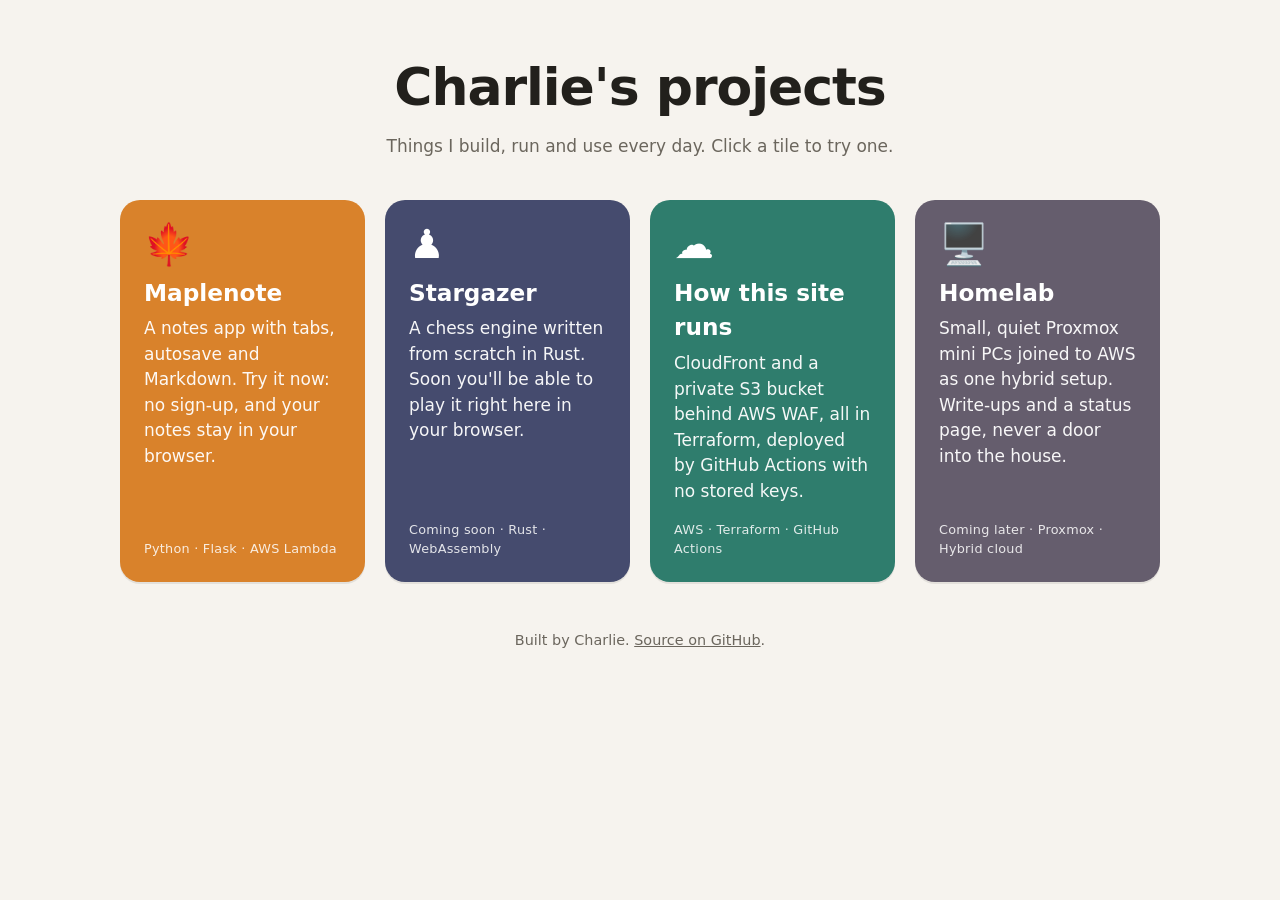
==== site/index.html @ f8e6e900 "Landing page with four tiles, checks and an OIDC deploy workflow Co-Authored-By: Claude Opus 5.5 (1M" ====
<!doctype html>
<html lang="en">
<head>
  <meta charset="utf-8">
  <meta name="viewport" content="width=device-width, initial-scale=1">
  <title>Charlie's projects</title>
  <meta name="description" content="Things Charlie builds and uses every day. Click a tile to try one.">
  <link rel="icon" href="favicon.svg" type="image/svg+xml">
  <link rel="stylesheet" href="style.css">
</head>
<body>
  <header>
    <h1>Charlie's projects</h1>
    <p class="lede">Things I build, run and use every day. Click a tile to try one.</p>
  </header>

  <main class="tiles">
    <a class="tile tile-maplenote" href="MAPLENOTE_URL" rel="noopener">
      <span class="icon" aria-hidden="true">🍁</span>
      <h2>Maplenote</h2>
      <p>A notes app with tabs, autosave and Markdown. Try it now: no sign-up, and your notes stay in your browser.</p>
      <span class="tag">Python · Flask · AWS Lambda</span>
    </a>

    <div class="tile tile-stargazer soon">
      <span class="icon" aria-hidden="true">♟️</span>
      <h2>Stargazer</h2>
      <p>A chess engine written from scratch in Rust. Soon you'll be able to play it right here in your browser.</p>
      <span class="tag">Coming soon · Rust · WebAssembly</span>
    </div>

    <a class="tile tile-site" href="https://github.com/CharlieWA01/portfolio" rel="noopener">
      <span class="icon" aria-hidden="true">☁️</span>
      <h2>How this site runs</h2>
      <p>CloudFront and a private S3 bucket behind AWS WAF, all in Terraform, deployed by GitHub Actions with no stored keys.</p>
      <span class="tag">AWS · Terraform · GitHub Actions</span>
    </a>

    <div class="tile tile-homelab soon">
      <span class="icon" aria-hidden="true">🖥️</span>
      <h2>Homelab</h2>
      <p>Small, quiet Proxmox mini PCs joined to AWS as one hybrid setup. Write-ups and a status page, never a door into the house.</p>
      <span class="tag">Coming later · Proxmox · Hybrid cloud</span>
    </div>
  </main>

  <footer>
    <p>Built by Charlie. <a href="https://github.com/CharlieWA01/portfolio" rel="noopener">Source on GitHub</a>.</p>
  </footer>
</body>
</html>
---- site/style.css ----
/* Charlie's projects: one page of big, friendly tiles. No build step, no
   scripts. Colours are defined once here; dark mode follows the visitor's
   system setting. */
:root {
  --bg: #f6f3ee;
  --text: #22201c;
  --muted: #6b665d;
  --card-text: #ffffff;
  --maplenote: #d9822b; /* maple orange, Maplenote's own accent */
  --stargazer: #3d4a8f;
  --site: #2f7d6d;
  --homelab: #6b5a7a;
  --focus: #1a5fd0;
  color-scheme: light;
}

@media (prefers-color-scheme: dark) {
  :root {
    --bg: #1b1c1f;
    --text: #e6e4df;
    --muted: #a19c92;
    --focus: #7fb0ff;
    color-scheme: dark;
  }
}

* { box-sizing: border-box; }

html { -webkit-text-size-adjust: 100%; }

body {
  margin: 0;
  padding: 48px 16px 32px;
  background: var(--bg);
  color: var(--text);
  font: 17px/1.5 system-ui, -apple-system, "Segoe UI", sans-serif;
}

header, footer, .tiles {
  max-width: 1040px;
  margin: 0 auto;
}

header { text-align: center; margin-bottom: 40px; }

h1 {
  margin: 0 0 8px;
  font-size: clamp(2rem, 6vw, 3.25rem);
  letter-spacing: -0.02em;
}

.lede { margin: 0; color: var(--muted); }

.tiles {
  display: grid;
  grid-template-columns: repeat(auto-fill, minmax(240px, 1fr));
  gap: 20px;
}

.tile {
  position: relative;
  display: flex;
  flex-direction: column;
  min-height: 260px;
  padding: 24px;
  border-radius: 20px;
  color: var(--card-text);
  text-decoration: none;
  box-shadow: 0 2px 0 rgba(0, 0, 0, 0.08);
  transition: transform 120ms ease, box-shadow 120ms ease;
}

a.tile:hover {
  transform: translateY(-4px) rotate(-0.6deg);
  box-shadow: 0 10px 24px rgba(0, 0, 0, 0.18);
}

a.tile:focus-visible {
  outline: 3px solid var(--focus);
  outline-offset: 4px;
}

.tile h2 { margin: 12px 0 6px; font-size: 1.45rem; }
.tile p { margin: 0 0 16px; opacity: 0.95; }

.icon { font-size: 2.5rem; line-height: 1; }

.tag {
  margin-top: auto;
  font-size: 0.8rem;
  letter-spacing: 0.02em;
  opacity: 0.85;
}

.tile-maplenote { background: var(--maplenote); }
.tile-stargazer { background: var(--stargazer); }
.tile-site { background: var(--site); }
.tile-homelab { background: var(--homelab); }

/* Not clickable yet: muted colour, but text stays full contrast. */
.soon { filter: saturate(0.5); }

footer {
  margin-top: 48px;
  text-align: center;
  color: var(--muted);
  font-size: 0.9rem;
}

footer a { color: inherit; }

@media (prefers-reduced-motion: reduce) {
  .tile { transition: none; }
  a.tile:hover { transform: none; }
}
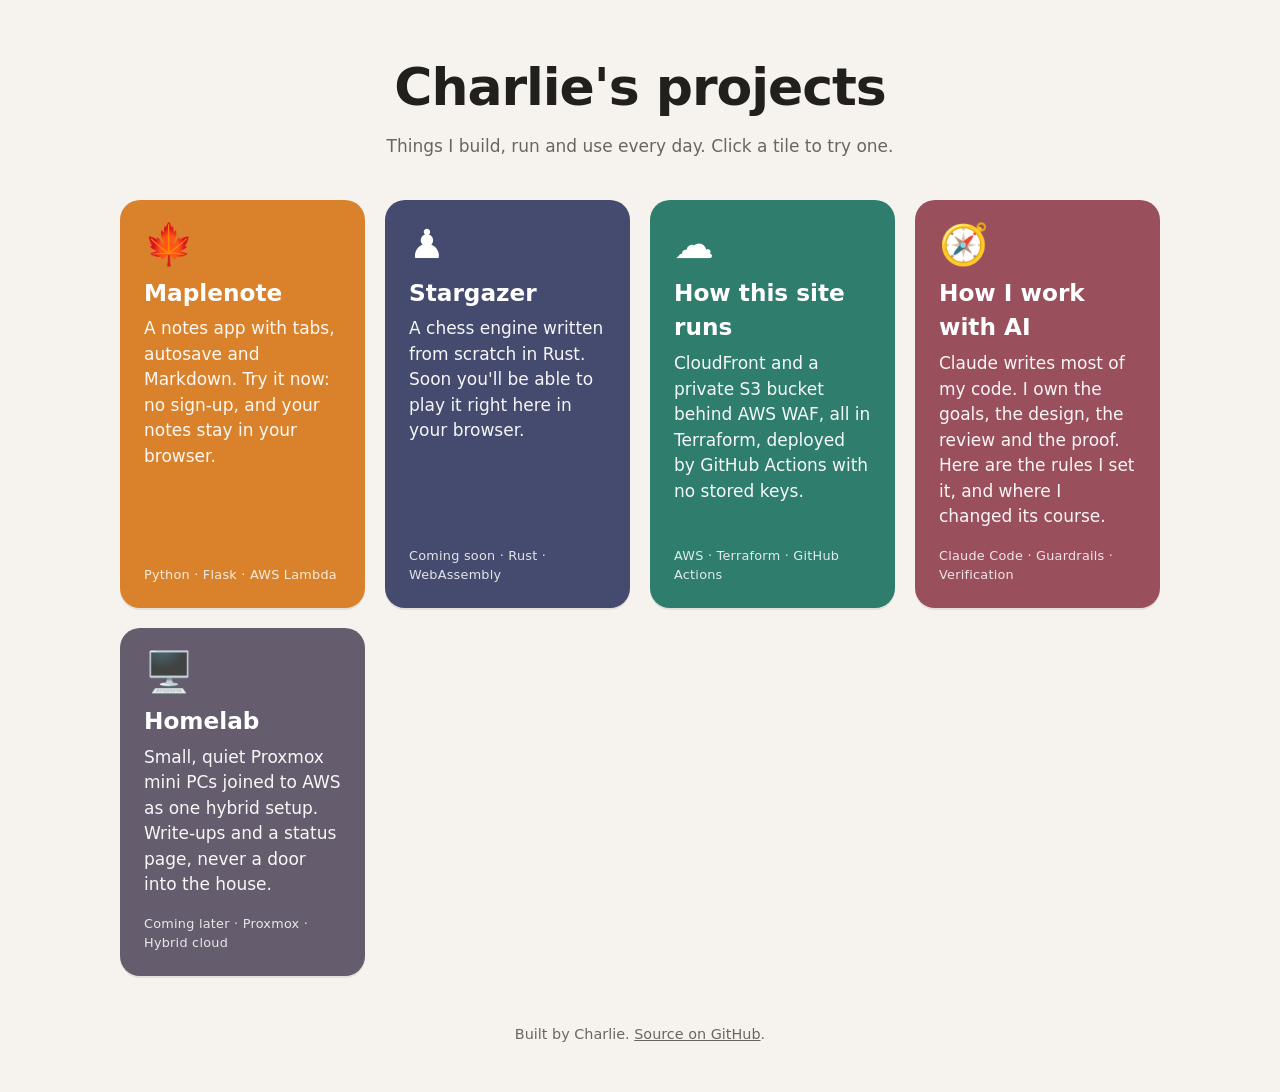
==== commit 4c2b3a05: "Add a "How I work with AI" tile and page A fifth tile opens site/ai.html: Claude writes most of the " ====
--- a/site/index.html
+++ b/site/index.html
@@ -15,7 +15,7 @@
   </header>
 
   <main class="tiles">
-    <a class="tile tile-maplenote" href="MAPLENOTE_URL" rel="noopener">
+    <a class="tile tile-maplenote" href="https://d2zye7hhdqzevn.cloudfront.net/" rel="noopener">
       <span class="icon" aria-hidden="true">🍁</span>
       <h2>Maplenote</h2>
       <p>A notes app with tabs, autosave and Markdown. Try it now: no sign-up, and your notes stay in your browser.</p>
@@ -36,6 +36,13 @@
       <span class="tag">AWS · Terraform · GitHub Actions</span>
     </a>
 
+    <a class="tile tile-ai" href="ai.html">
+      <span class="icon" aria-hidden="true">🧭</span>
+      <h2>How I work with AI</h2>
+      <p>Claude writes most of my code. I own the goals, the design, the review and the proof. Here are the rules I set it, and where I changed its course.</p>
+      <span class="tag">Claude Code · Guardrails · Verification</span>
+    </a>
+
     <div class="tile tile-homelab soon">
       <span class="icon" aria-hidden="true">🖥️</span>
       <h2>Homelab</h2>
--- a/site/style.css
+++ b/site/style.css
@@ -10,6 +10,9 @@
   --stargazer: #3d4a8f;
   --site: #2f7d6d;
   --homelab: #6b5a7a;
+  --ai: #9a4f5c;
+  --card-bg: #ffffff;
+  --rule: #e2ddd4;
   --focus: #1a5fd0;
   color-scheme: light;
 }
@@ -20,6 +23,8 @@
     --text: #e6e4df;
     --muted: #a19c92;
     --focus: #7fb0ff;
+    --card-bg: #26282c;
+    --rule: #3a3c41;
     color-scheme: dark;
   }
 }
@@ -96,9 +101,56 @@
 .tile-stargazer { background: var(--stargazer); }
 .tile-site { background: var(--site); }
 .tile-homelab { background: var(--homelab); }
+.tile-ai { background: var(--ai); }
 
 /* Not clickable yet: muted colour, but text stays full contrast. */
 .soon { filter: saturate(0.5); }
+
+/* Article pages (How I work with AI): one readable column. */
+.page header, .page footer, .article, .back {
+  max-width: 720px;
+  margin-left: auto;
+  margin-right: auto;
+}
+
+.page header { text-align: left; margin-bottom: 32px; }
+.page .lede { font-size: 1.1rem; }
+
+.back { margin-bottom: 24px; font-size: 0.95rem; }
+.back a, .article a { color: var(--focus); }
+.back a:focus-visible, .article a:focus-visible {
+  outline: 3px solid var(--focus);
+  outline-offset: 2px;
+}
+
+.article section { margin-bottom: 40px; }
+.article h2 {
+  margin: 0 0 16px;
+  padding-bottom: 6px;
+  border-bottom: 2px solid var(--rule);
+  font-size: 1.5rem;
+}
+.article h3 { margin: 24px 0 6px; font-size: 1.1rem; }
+.article p, .article li { margin: 0 0 12px; }
+.article ul { padding-left: 1.2em; }
+.article code { font-size: 0.9em; overflow-wrap: anywhere; }
+.evidence { color: var(--muted); font-size: 0.9rem; }
+
+.split {
+  display: grid;
+  grid-template-columns: repeat(auto-fit, minmax(260px, 1fr));
+  gap: 16px;
+}
+
+.card {
+  padding: 16px 20px 4px;
+  border-radius: 14px;
+  background: var(--card-bg);
+  border: 1px solid var(--rule);
+}
+.card h3 { margin-top: 0; }
+
+.stories li { margin-bottom: 14px; }
 
 footer {
   margin-top: 48px;
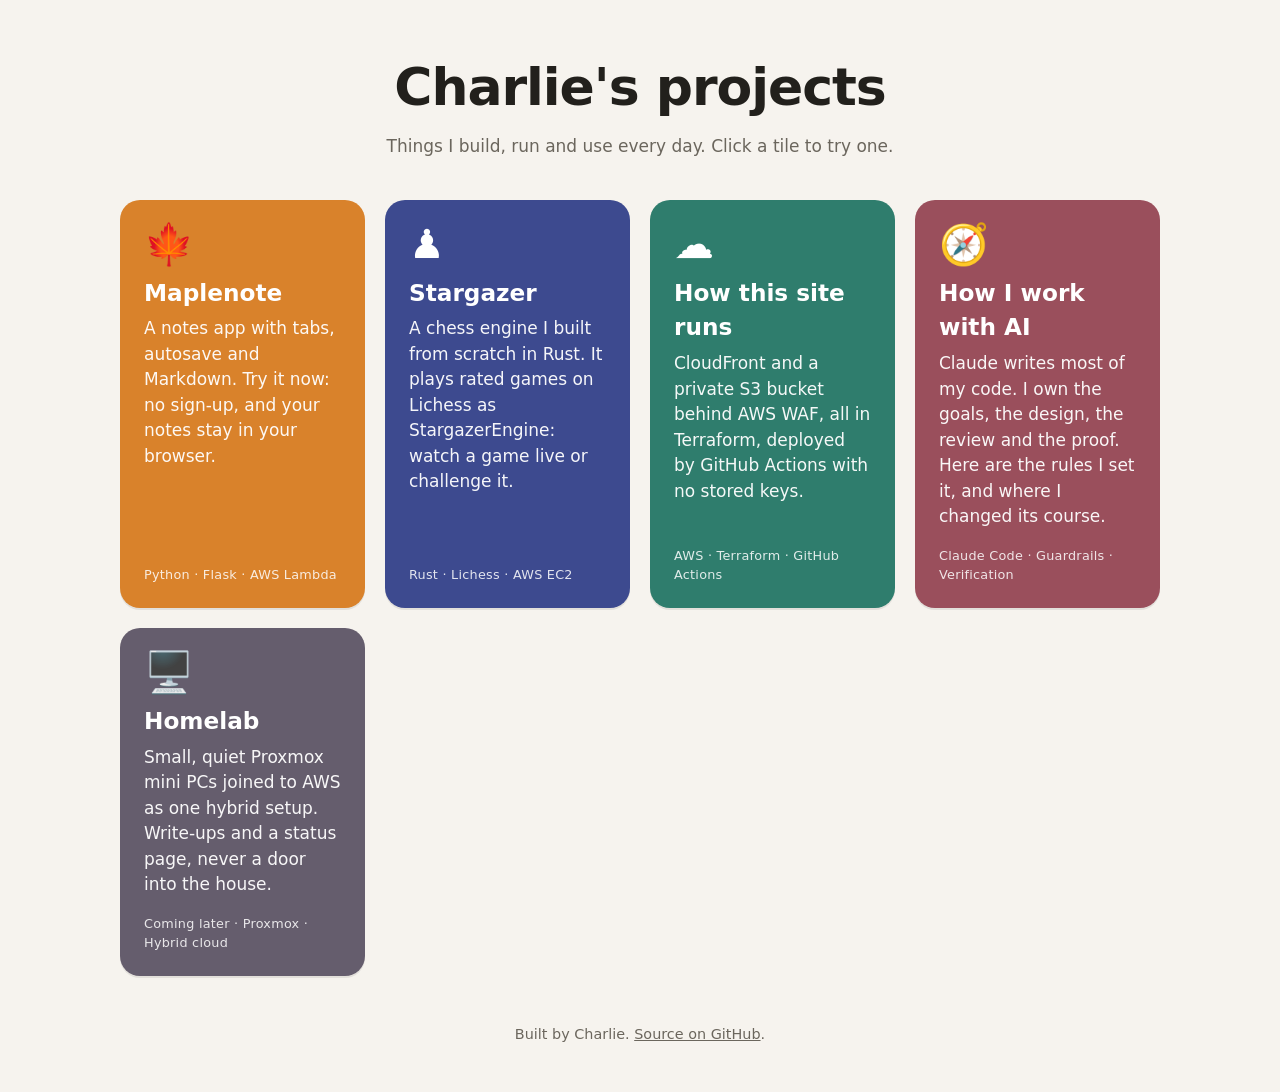
==== commit d7c70923: "Link the Stargazer tile to its Lichess bot The engine now plays rated games on Lichess as StargazerE" ====
--- a/site/index.html
+++ b/site/index.html
@@ -22,12 +22,12 @@
       <span class="tag">Python · Flask · AWS Lambda</span>
     </a>
 
-    <div class="tile tile-stargazer soon">
+    <a class="tile tile-stargazer" href="https://lichess.org/@/StargazerEngine" rel="noopener">
       <span class="icon" aria-hidden="true">♟️</span>
       <h2>Stargazer</h2>
-      <p>A chess engine written from scratch in Rust. Soon you'll be able to play it right here in your browser.</p>
-      <span class="tag">Coming soon · Rust · WebAssembly</span>
-    </div>
+      <p>A chess engine I built from scratch in Rust. It plays rated games on Lichess as StargazerEngine: watch a game live or challenge it.</p>
+      <span class="tag">Rust · Lichess · AWS EC2</span>
+    </a>
 
     <a class="tile tile-site" href="https://github.com/CharlieWA01/portfolio" rel="noopener">
       <span class="icon" aria-hidden="true">☁️</span>
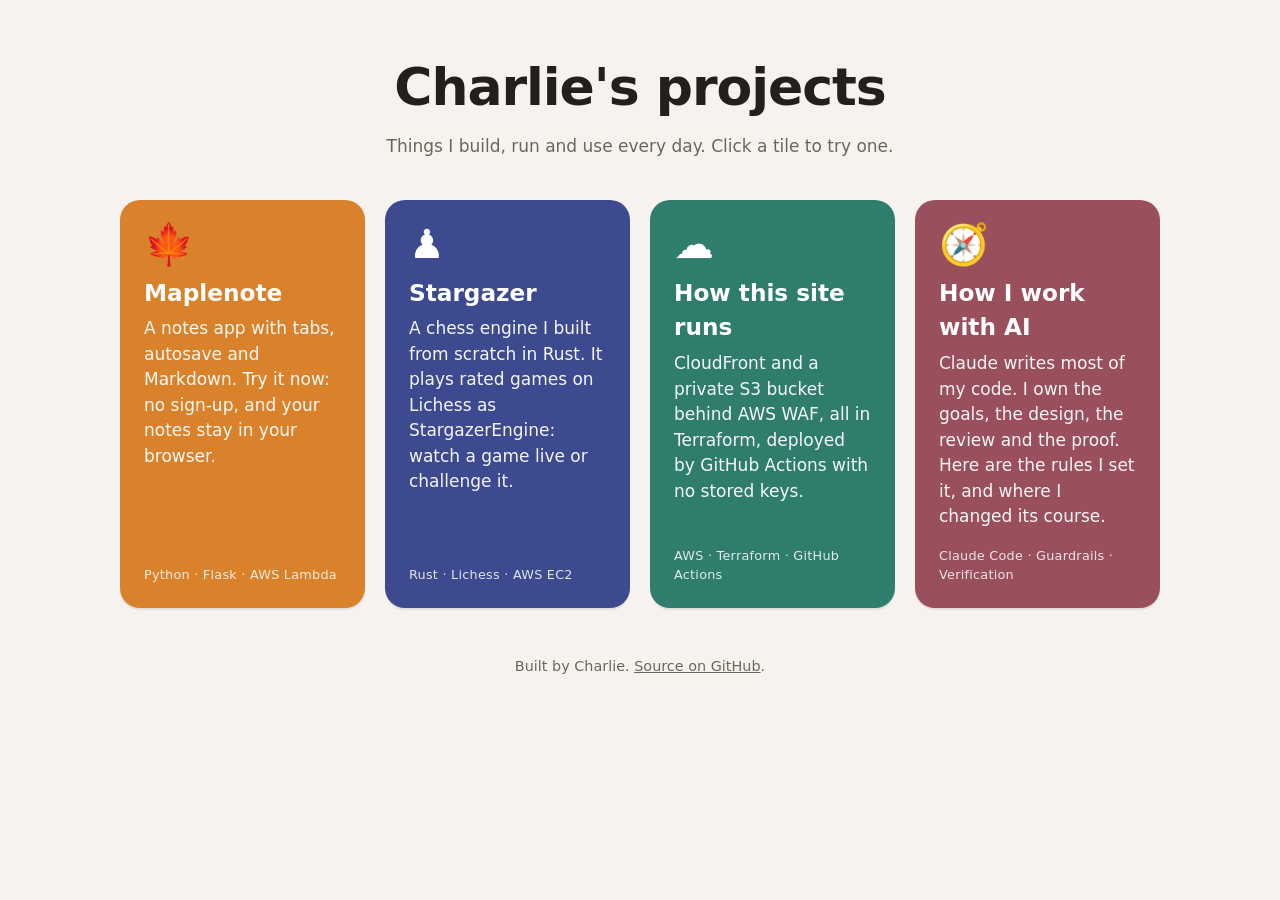
==== commit b1b06eb6: "Remove the Homelab "coming later" tile Every tile on the page now opens something. The homelab tile " ====
--- a/site/index.html
+++ b/site/index.html
@@ -42,13 +42,6 @@
       <p>Claude writes most of my code. I own the goals, the design, the review and the proof. Here are the rules I set it, and where I changed its course.</p>
       <span class="tag">Claude Code · Guardrails · Verification</span>
     </a>
-
-    <div class="tile tile-homelab soon">
-      <span class="icon" aria-hidden="true">🖥️</span>
-      <h2>Homelab</h2>
-      <p>Small, quiet Proxmox mini PCs joined to AWS as one hybrid setup. Write-ups and a status page, never a door into the house.</p>
-      <span class="tag">Coming later · Proxmox · Hybrid cloud</span>
-    </div>
   </main>
 
   <footer>
--- a/site/style.css
+++ b/site/style.css
@@ -9,7 +9,6 @@
   --maplenote: #d9822b; /* maple orange, Maplenote's own accent */
   --stargazer: #3d4a8f;
   --site: #2f7d6d;
-  --homelab: #6b5a7a;
   --ai: #9a4f5c;
   --card-bg: #ffffff;
   --rule: #e2ddd4;
@@ -100,11 +99,9 @@
 .tile-maplenote { background: var(--maplenote); }
 .tile-stargazer { background: var(--stargazer); }
 .tile-site { background: var(--site); }
-.tile-homelab { background: var(--homelab); }
 .tile-ai { background: var(--ai); }
 
 /* Not clickable yet: muted colour, but text stays full contrast. */
-.soon { filter: saturate(0.5); }
 
 /* Article pages (How I work with AI): one readable column. */
 .page header, .page footer, .article, .back {
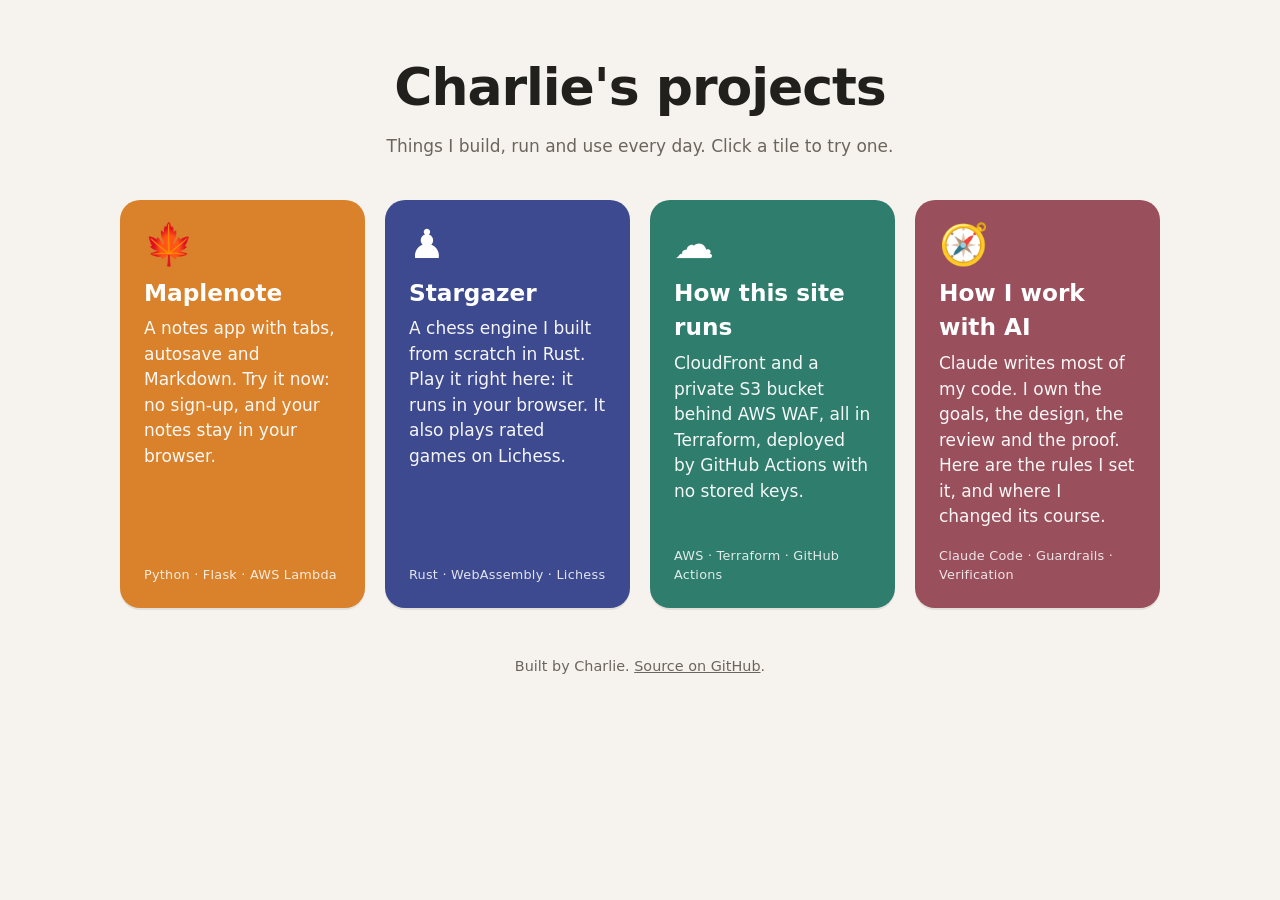
==== commit c2f54d41: "Play Stargazer in the browser: the play page, and the tile opens it site/stargazer.html runs the eng" ====
--- a/site/index.html
+++ b/site/index.html
@@ -22,11 +22,11 @@
       <span class="tag">Python · Flask · AWS Lambda</span>
     </a>
 
-    <a class="tile tile-stargazer" href="https://lichess.org/@/StargazerEngine" rel="noopener">
+    <a class="tile tile-stargazer" href="stargazer.html">
       <span class="icon" aria-hidden="true">♟️</span>
       <h2>Stargazer</h2>
-      <p>A chess engine I built from scratch in Rust. It plays rated games on Lichess as StargazerEngine: watch a game live or challenge it.</p>
-      <span class="tag">Rust · Lichess · AWS EC2</span>
+      <p>A chess engine I built from scratch in Rust. Play it right here: it runs in your browser. It also plays rated games on Lichess.</p>
+      <span class="tag">Rust · WebAssembly · Lichess</span>
     </a>
 
     <a class="tile tile-site" href="https://github.com/CharlieWA01/portfolio" rel="noopener">
--- a/site/style.css
+++ b/site/style.css
@@ -1,5 +1,5 @@
 /* Charlie's projects: one page of big, friendly tiles. No build step, no
-   scripts. Colours are defined once here; dark mode follows the visitor's
+   framework. Colours are defined once here; dark mode follows the visitor's
    system setting. */
 :root {
   --bg: #f6f3ee;
@@ -13,6 +13,10 @@
   --card-bg: #ffffff;
   --rule: #e2ddd4;
   --focus: #1a5fd0;
+  --board-light: #e4e7f2; /* the play page's board, in Stargazer's blue */
+  --board-dark: #7f8cc0;
+  --highlight: rgba(246, 207, 87, 0.65);
+  --check: rgba(214, 48, 49, 0.75);
   color-scheme: light;
 }
 
@@ -158,6 +162,139 @@
 
 footer a { color: inherit; }
 
+/* The play page (stargazer.html): the board, and a panel beside it (or
+   below it on a phone). */
+.play-page header, .play-page footer, .play-page .back, .play {
+  max-width: 1000px;
+}
+
+.play {
+  display: grid;
+  grid-template-columns: minmax(0, 560px) minmax(240px, 1fr);
+  gap: 32px;
+  margin: 0 auto;
+  align-items: start;
+}
+
+@media (max-width: 760px) {
+  .play { grid-template-columns: minmax(0, 1fr); }
+}
+
+.board-area { position: relative; }
+
+.board {
+  display: grid;
+  grid-template-columns: repeat(8, 1fr);
+  aspect-ratio: 1;
+  width: 100%;
+  border-radius: 6px;
+  overflow: hidden;
+  box-shadow: 0 4px 18px rgba(0, 0, 0, 0.18);
+}
+
+.square {
+  position: relative;
+  padding: 0;
+  border: 0;
+  cursor: pointer;
+  aspect-ratio: 1;
+}
+.square.light { background: var(--board-light); }
+.square.dark { background: var(--board-dark); }
+.square.last { box-shadow: inset 0 0 0 100vmax var(--highlight); }
+.square.selected { box-shadow: inset 0 0 0 100vmax rgba(240, 180, 40, 0.8); }
+.square.check { background-image: radial-gradient(circle, var(--check) 25%, transparent 75%); }
+.square.target::before {
+  content: "";
+  position: absolute;
+  inset: 37%;
+  border-radius: 50%;
+  background: rgba(20, 30, 70, 0.35);
+}
+.square.capture::before {
+  content: "";
+  position: absolute;
+  inset: 4%;
+  border-radius: 50%;
+  border: 4px solid rgba(20, 30, 70, 0.35);
+}
+.square:focus-visible {
+  outline: 3px solid var(--focus);
+  outline-offset: -3px;
+  z-index: 1;
+}
+.square img {
+  position: relative;
+  display: block;
+  width: 100%;
+  height: 100%;
+  pointer-events: none;
+}
+
+.coord {
+  position: absolute;
+  font-size: 0.7rem;
+  font-weight: 600;
+  line-height: 1;
+  pointer-events: none;
+}
+.coord.rank { top: 3px; left: 3px; }
+.coord.file { bottom: 3px; right: 3px; }
+.square.light .coord { color: var(--board-dark); }
+.square.dark .coord { color: var(--board-light); }
+
+.promotion {
+  position: absolute;
+  inset: 0;
+  display: flex;
+  align-items: center;
+  justify-content: center;
+  gap: 8px;
+  background: rgba(0, 0, 0, 0.45);
+  border-radius: 6px;
+}
+.promotion[hidden] { display: none; }
+.promote {
+  width: 18%;
+  aspect-ratio: 1;
+  padding: 4px;
+  border: 0;
+  border-radius: 12px;
+  background: var(--board-light);
+  cursor: pointer;
+}
+.promote img { width: 100%; height: 100%; display: block; }
+.promote:focus-visible { outline: 3px solid var(--focus); }
+
+.panel h2 { margin: 24px 0 8px; font-size: 1.1rem; }
+.panel p { margin: 0 0 12px; }
+.panel a { color: var(--focus); }
+.status { font-size: 1.25rem; font-weight: 600; min-height: 1.5em; }
+.thought { color: var(--muted); font-size: 0.95rem; min-height: 1.5em; }
+.credit { color: var(--muted); font-size: 0.85rem; }
+
+.controls { display: flex; flex-wrap: wrap; gap: 8px; }
+.controls button {
+  padding: 8px 14px;
+  border: 1px solid var(--rule);
+  border-radius: 10px;
+  background: var(--card-bg);
+  color: var(--text);
+  font: inherit;
+  font-size: 0.95rem;
+  cursor: pointer;
+}
+.controls button:hover { border-color: var(--stargazer); }
+.controls button:focus-visible { outline: 3px solid var(--focus); outline-offset: 2px; }
+
+.moves {
+  margin: 0;
+  padding-left: 2.2em;
+  max-height: 14em;
+  overflow-y: auto;
+  font-variant-numeric: tabular-nums;
+}
+
 @media (prefers-reduced-motion: reduce) {
   .tile { transition: none; }
   a.tile:hover { transform: none; }
